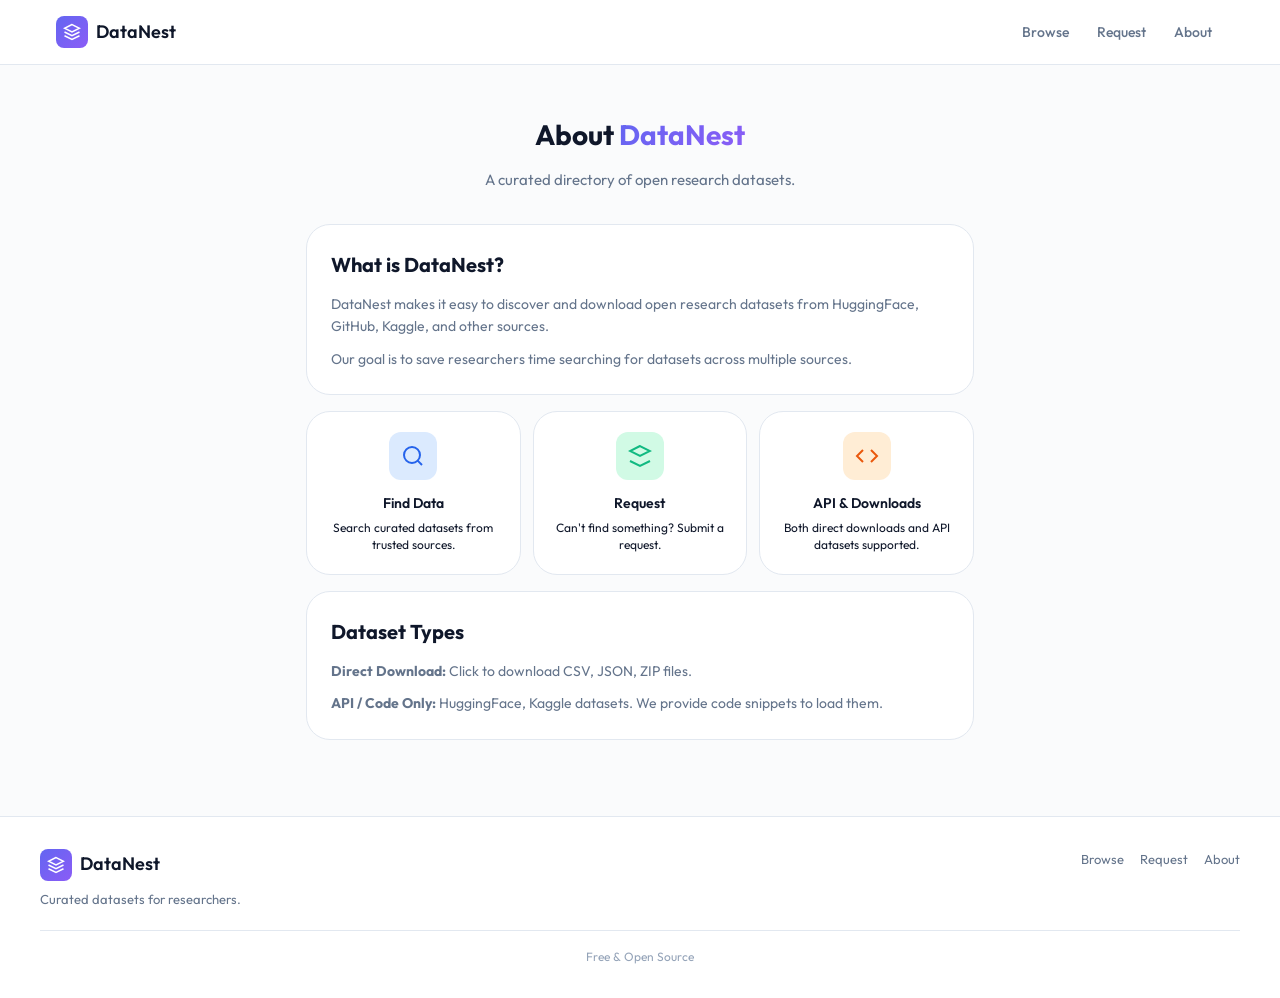
==== docs/about.html @ d8c5614b "Updates" ====
<!DOCTYPE html>
<html lang="en">
<head>
  <meta charset="UTF-8">
  <meta name="viewport" content="width=device-width,initial-scale=1">
  <meta name="description" content="About DataNest — Open Dataset Directory">
  <title>About — DataNest</title>
  <link rel="preconnect" href="https://fonts.googleapis.com">
  <link href="https://fonts.googleapis.com/css2?family=Outfit:wght@400;500;600;700&display=swap" rel="stylesheet">
  <link rel="stylesheet" href="css/style.css">
</head>
<body>
  <header class="header">
    <div class="header-content">
      <a href="index.html" class="logo">
        <div class="logo-icon"><svg viewBox="0 0 24 24" fill="none" stroke="currentColor" stroke-width="2"><path d="M12 2L2 7l10 5 10-5-10-5zM2 17l10 5 10-5M2 12l10 5 10-5"/></svg></div>
        <span>DataNest</span>
      </a>
      <nav class="nav">
        <a href="index.html" class="nav-link">Browse</a>
        <a href="request.html" class="nav-link">Request</a>
        <a href="about.html" class="nav-link">About</a>
      </nav>
    </div>
  </header>

  <main class="main">
    <section class="page-header">
      <h1>About <span class="gradient-text">DataNest</span></h1>
      <p>A curated directory of open research datasets.</p>
    </section>

    <section class="about-section">
      <div class="about-card">
        <h2>What is DataNest?</h2>
        <p>DataNest makes it easy to discover and download open research datasets from HuggingFace, GitHub, Kaggle, and other sources.</p>
        <p>Our goal is to save researchers time searching for datasets across multiple sources.</p>
      </div>

      <div class="about-grid">
        <div class="about-feature">
          <div class="feature-icon blue"><svg viewBox="0 0 24 24" fill="none" stroke="currentColor" stroke-width="2"><circle cx="11" cy="11" r="8"/><path d="M21 21l-4.35-4.35"/></svg></div>
          <h3>Find Data</h3>
          <p>Search curated datasets from trusted sources.</p>
        </div>
        <div class="about-feature">
          <div class="feature-icon green"><svg viewBox="0 0 24 24" fill="none" stroke="currentColor" stroke-width="2"><path d="M12 2L2 7l10 5 10-5-10-5zM2 17l10 5 10-5"/></svg></div>
          <h3>Request</h3>
          <p>Can't find something? Submit a request.</p>
        </div>
        <div class="about-feature">
          <div class="feature-icon orange"><svg viewBox="0 0 24 24" fill="none" stroke="currentColor" stroke-width="2"><polyline points="16,18 22,12 16,6"/><polyline points="8,6 2,12 8,18"/></svg></div>
          <h3>API & Downloads</h3>
          <p>Both direct downloads and API datasets supported.</p>
        </div>
      </div>

      <div class="about-card">
        <h2>Dataset Types</h2>
        <p><strong>Direct Download:</strong> Click to download CSV, JSON, ZIP files.</p>
        <p><strong>API / Code Only:</strong> HuggingFace, Kaggle datasets. We provide code snippets to load them.</p>
      </div>
    </section>
  </main>

  <footer class="footer">
    <div class="footer-content">
      <div class="footer-brand"><div class="logo"><div class="logo-icon"><svg viewBox="0 0 24 24" fill="none" stroke="currentColor" stroke-width="2"><path d="M12 2L2 7l10 5 10-5-10-5zM2 17l10 5 10-5M2 12l10 5 10-5"/></svg></div><span>DataNest</span></div><p>Curated datasets for researchers.</p></div>
      <div class="footer-links"><a href="index.html">Browse</a><a href="request.html">Request</a><a href="about.html">About</a></div>
    </div>
    <div class="footer-bottom"><p>Free & Open Source</p></div>
  </footer>
</body>
</html>
---- docs/css/style.css ----
/* DataNest - Optimized Lightweight CSS */

:root{--bg:#fafbfc;--surface:#fff;--text:#0f172a;--text-secondary:#64748b;--text-muted:#94a3b8;--border:#e2e8f0;--border-light:#f1f5f9;--primary:#6366f1;--primary-dark:#4f46e5;--primary-bg:#eef2ff;--success:#10b981;--success-bg:#d1fae5;--gradient-1:#6366f1;--gradient-2:#8b5cf6;--font:'Outfit',system-ui,sans-serif;--font-mono:'JetBrains Mono',monospace;--radius:12px;--radius-lg:16px;--radius-xl:24px;--radius-full:9999px;--shadow:0 4px 6px -1px rgba(0,0,0,.05);--shadow-md:0 10px 25px -5px rgba(0,0,0,.08)}

*{box-sizing:border-box;margin:0;padding:0}
body{font-family:var(--font);font-size:15px;line-height:1.6;color:var(--text);background:var(--bg);min-height:100vh;display:flex;flex-direction:-webkit-box;min-height:100vh;display:flex;flex-direction:column;-webkit-font-smoothing:antialiased}
a{color:var(--primary);text-decoration:none}

/* Header */
.header{position:sticky;top:0;z-index:100;background:rgba(255,255,255,.9);backdrop-filter:blur(20px);border-bottom:1px solid var(--border)}
.header-content{max-width:1200px;margin:0 auto;padding:0 16px;height:64px;display:flex;align-items:center;justify-content:space-between}
.logo{display:flex;align-items:center;gap:8px;color:var(--text);font-size:18px;font-weight:600}
.logo-icon{width:32px;height:32px;background:linear-gradient(135deg,var(--gradient-1),var(--gradient-2));border-radius:8px;display:flex;align-items:center;justify-content:center}
.logo-icon svg{width:18px;height:18px;color:#fff}
.nav{display:flex;gap:4px}
.nav-link{padding:8px 12px;color:var(--text-secondary);font-size:14px;font-weight:500;border-radius:var(--radius);transition:all .2s}
.nav-link:hover{color:var(--text);background:var(--border-light)}

.main{flex:1}

/* Hero */
.hero{position:relative;padding:60px 16px;text-align:center;overflow:hidden}
.hero::before{content:'';position:absolute;top:-150px;left:-100px;width:400px;height:400px;background:var(--gradient-1);border-radius:50%;filter:blur(100px);opacity:.12}
.hero::after{content:'';position:absolute;top:-80px;right:-80px;width:350px;height:350px;background:var(--gradient-2);border-radius:50%;filter:blur(80px);opacity:.1}
.hero-content{position:relative;max-width:600px;margin:0 auto}
.hero-badge{display:inline-flex;align-items:center;gap:6px;padding:6px 12px;background:var(--primary-bg);color:var(--primary);font-size:12px;font-weight:500;border-radius:var(--radius-full);margin-bottom:16px}
.hero-badge svg{width:14px;height:14px}
.hero h1{font-size:32px;font-weight:700;line-height:1.2;margin-bottom:12px}
.gradient-text{background:linear-gradient(135deg,var(--gradient-1),var(--gradient-2));-webkit-background-clip:text;-webkit-text-fill-color:transparent}
.hero p{font-size:16px;color:var(--text-secondary);margin-bottom:24px}
.hero-actions{display:flex;gap:12px;justify-content:center;flex-wrap:wrap}

/* Buttons */
.btn{display:inline-flex;align-items:center;justify-content:center;gap:3px;padding:3px 8px;font-size:10px;font-weight:500;font-family:var(--font);border-radius:6px;cursor:pointer;transition:all .2s;border:none}
.btn-primary{background:var(--primary);color:#fff}
.btn-primary:hover{background:var(--primary-dark);color:#fff;transform:translateY(-1px)}
.btn-secondary{background:var(--surface);color:var(--text);border:1px solid var(--border)}
.btn-secondary:hover{background:var(--border-light);color:var(--text)}
.btn-lg{padding:8px 16px;font-size:12px}

/* Stats */
.stats-section{text-align:center;padding:24px 16px 60px}
.stats-card{display:inline-block;padding:20px 40px;background:var(--surface);border-radius:var(--radius-xl);box-shadow:var(--shadow-md);border:1px solid var(--border)}
.stats-num{display:block;font-size:40px;font-weight:700;font-family:var(--font-mono)}
.stats-label{font-size:12px;color:var(--text-muted);text-transform:uppercase;letter-spacing:1px}

/* Browse */
.browse-hero{padding:40px 16px 24px;text-align:center}
.browse-hero h1{font-size:28px;font-weight:700;margin-bottom:8px}
.browse-hero p{font-size:15px;color:var(--text-secondary)}

.search-section{max-width:800px;margin:-30px auto 0;padding:0 16px;position:relative;z-index:10}
.search-container{background:var(--surface);border-radius:var(--radius-xl);padding:16px;box-shadow:var(--shadow-md);border:1px solid var(--border)}
.search-box{position:relative;margin-bottom:12px}
.search-icon{position:absolute;left:14px;top:50%;transform:translateY(-50%);width:18px;height:18px;color:var(--text-muted)}
.search-box input{width:100%;padding:14px 14px 14px 44px;font-size:15px;font-family:var(--font);border:2px solid var(--border);border-radius:var(--radius);background:var(--bg);transition:all .2s}
.search-box input:focus{outline:none;border-color:var(--primary);background:#fff}
.filter-row{display:flex;gap:8px;margin-bottom:12px;flex-wrap:wrap}
.filter-row select{flex:1;min-width:120px;padding:10px 12px;font-size:13px;font-family:var(--font);border:1px solid var(--border);border-radius:var(--radius);background:#fff;cursor:pointer;appearance:none;background-image:url("data:image/svg+xml,%3Csvg xmlns='http://www.w3.org/2000/svg' width='12' height='12' viewBox='0 0 24 24' fill='none' stroke='%2364748b' stroke-width='2'%3E%3Cpath d='M6 9l6 6 6-6'/%3E%3C/svg%3E");background-repeat:no-repeat;background-position:right 10px center;padding-right:32px}
.filter-row select:focus{outline:none;border-color:var(--primary)}
.topic-chips{display:flex;flex-wrap:wrap;gap:6px}
.chip{padding:6px 12px;font-size:12px;font-weight:500;background:var(--border-light);border:1px solid var(--border);border-radius:var(--radius-full);cursor:pointer;transition:all .2s}
.chip:hover{border-color:var(--primary);background:var(--primary-bg)}
.chip.active{background:var(--text);color:#fff;border-color:var(--text)}

/* Results */
.results-section{max-width:1200px;margin:0 auto;padding:24px 16px 60px}
.results-header{margin-bottom:16px;font-size:13px;color:var(--text-muted)}
.cards-grid{display:grid;grid-template-columns:repeat(auto-fill,minmax(280px,1fr));gap:16px}

/* Card */
.card{background:var(--surface);border-radius:var(--radius-lg);padding:16px;border:1px solid var(--border);cursor:pointer;transition:all .3s;animation:fadeIn .4s ease-out backwards}
.card:hover{transform:translateY(-2px);box-shadow:var(--shadow-md);border-color:transparent}
@keyframes fadeIn{from{opacity:0;transform:translateY(10px)}to{opacity:1;transform:translateY(0)}}
.card-header{display:flex;align-items:center;justify-content:space-between;margin-bottom:10px;flex-wrap:wrap;gap:6px}
.topic-badge{padding:4px 10px;font-size:11px;font-weight:600;border-radius:6px;text-transform:uppercase;letter-spacing:.3px}
.topic-badge.healthcare{background:var(--success-bg);color:var(--success)}
.topic-badge.climate{background:#dbeafe;color:#2563eb}
.topic-badge.finance{background:#f3e8ff;color:#9333ea}
.topic-badge.nlp{background:#fce7f3;color:#db2777}
.topic-badge.computer-vision{background:#ffedd5;color:#ea580c}
.topic-badge.other{background:var(--border-light);color:var(--text-secondary)}
.access-badge{display:inline-flex;align-items:center;gap:4px;padding:4px 8px;font-size:10px;font-weight:600;border-radius:6px}
.access-badge svg{width:10px;height:10px}
.access-badge.download{background:var(--success-bg);color:var(--success)}
.access-badge.api{background:#f3e8ff;color:#9333ea}
.card-title{font-size:15px;font-weight:600;margin-bottom:6px;line-height:1.4}
.card-overview{font-size:13px;color:var(--text-secondary);line-height:1.5;margin-bottom:12px;display:-webkit-box;-webkit-line-clamp:2;-webkit-box-orient:vertical;overflow:hidden}
.card-meta{display:flex;flex-wrap:wrap;gap:12px;padding-top:12px;border-top:1px solid var(--border-light)}
.meta-item{display:flex;align-items:center;gap:4px;font-size:12px;color:var(--text-muted)}
.meta-item svg{width:14px;height:14px;opacity:.6}
.card-footer{display:flex;gap:8px;margin-top:12px}
.btn-sm{padding:4px 8px;font-size:11px}
.btn-flex{flex:1}
.btn-outline{background:transparent;border:1px solid var(--border);color:var(--text)}
.btn-outline:hover{background:var(--border-light);color:var(--text)}

/* Empty */
.empty-state{text-align:center;padding:60px 16px}
.empty-icon{width:60px;height:60px;margin:0 auto 16px;background:var(--border-light);border-radius:50%;display:flex;align-items:center;justify-content:center}
.empty-icon svg{width:28px;height:28px;color:var(--text-muted)}
.empty-state h3{font-size:18px;font-weight:600;margin-bottom:6px}
.empty-state p{font-size:14px;color:var(--text-secondary)}

/* Modal */
.modal-overlay{position:fixed;inset:0;background:rgba(15,23,42,.6);backdrop-filter:blur(4px);display:flex;align-items:center;justify-content:center;padding:16px;z-index:1000;opacity:0;visibility:hidden;transition:all .3s}
.modal-overlay.show{opacity:1;visibility:visible}
.modal{background:var(--surface);border-radius:var(--radius-xl);width:100%;max-width:600px;max-height:90vh;overflow-y:auto;position:relative;transform:scale(.95) translateY(20px);transition:transform .3s}
.modal-overlay.show .modal{transform:scale(1) translateY(0)}
.modal-close{position:absolute;top:12px;right:12px;width:36px;height:36px;border:none;background:var(--border-light);border-radius:50%;cursor:pointer;display:flex;align-items:center;justify-content:center;color:var(--text-secondary);transition:all .2s}
.modal-close:hover{background:var(--border);color:var(--text)}
.modal-close svg{width:16px;height:16px}
.modal-content{padding:24px}
.modal-title{font-size:22px;font-weight:700;margin-bottom:8px;padding-right:40px}
.modal-overview{font-size:14px;color:var(--text-secondary);line-height:1.6;margin-bottom:16px}
.modal-meta{display:grid;grid-template-columns:repeat(3,1fr);gap:8px;margin-bottom:16px}
.modal-meta-item{background:var(--bg);border-radius:var(--radius);padding:12px;text-align:center}
.modal-meta-val{font-size:14px;font-weight:600;font-family:var(--font-mono);margin-bottom:2px}
.modal-meta-label{font-size:10px;color:var(--text-muted);text-transform:uppercase;letter-spacing:.5px}
.api-badge-large{display:inline-flex;align-items:center;gap:6px;padding:10px 16px;background:linear-gradient(135deg,#f3e8ff,#e9d5ff);color:#9333ea;font-size:13px;font-weight:600;border-radius:var(--radius);margin-bottom:12px}
.api-badge-large svg{width:16px;height:16px}
.modal-tags{display:flex;flex-wrap:wrap;gap:6px;margin-bottom:12px}
.tag{padding:4px 10px;font-size:11px;font-family:var(--font-mono);background:var(--border-light);color:var(--text-secondary);border-radius:6px}
.code-block{position:relative;background:#1e293b;border-radius:var(--radius);overflow:hidden;margin:12px 0}
.code-copy-btn{position:absolute;top:8px;right:8px;padding:4px 10px;background:rgba(255,255,255,.1);color:#fff;border:none;border-radius:6px;font-size:11px;cursor:pointer}
.code-copy-btn:hover{background:rgba(255,255,255,.2)}
.code-block pre{padding:16px;margin:0;overflow-x:auto}
.code-block code{font-family:var(--font-mono);font-size:12px;line-height:1.5;color:#e2e8f0;white-space:pre}
.code-note{font-size:12px;color:var(--text-secondary);margin-top:6px}
.modal-actions{display:flex;gap:10px;padding-top:16px;border-top:1px solid var(--border);flex-wrap:wrap}

/* Request Page */
.page-header{padding:48px 16px 32px;text-align:center}
.page-header h1{font-size:28px;font-weight:700;margin-bottom:10px}
.page-header p{font-size:15px;color:var(--text-secondary)}
.back-link{display:inline-flex;align-items:center;gap:6px;color:var(--text-secondary);font-size:13px;margin-bottom:16px}
.back-link:hover{color:var(--text)}
.back-link svg{width:16px;height:16px}
.request-section{max-width:560px;margin:0 auto;padding:0 16px 60px}
.request-card{background:var(--surface);border-radius:var(--radius-xl);border:1px solid var(--border);overflow:hidden}
.request-card-header{padding:16px 20px;border-bottom:1px solid var(--border);background:var(--border-light)}
.request-card-header h2{display:flex;align-items:center;gap:10px;font-size:15px;font-weight:600}
.request-card-header h2 svg{width:20px;height:20px;color:var(--primary)}
.request-card-body{padding:20px}
.form-group{margin-bottom:16px}
.form-group:last-child{margin-bottom:0}
.form-group label{display:block;font-size:13px;font-weight:500;margin-bottom:6px}
.form-group label span{color:var(--text-secondary);font-weight:400}
.form-group input,.form-group select,.form-group textarea{width:100%;padding:12px 14px;font-size:14px;font-family:var(--font);border:2px solid var(--border);border-radius:var(--radius);background:var(--bg);transition:all .2s}
.form-group input:focus,.form-group select:focus,.form-group textarea:focus{outline:none;border-color:var(--primary);background:#fff}
.form-group textarea{resize:vertical;min-height:80px}
.form-hint{display:block;font-size:11px;color:var(--text-muted);margin-top:4px}
.form-row{display:grid;grid-template-columns:1fr 1fr;gap:12px}
.access-type-hint{font-size:11px;color:var(--text-secondary);margin-top:6px}
.submit-btn{width:100%;padding:8px;font-size:11px;margin-top:16px}
.success-card{display:none;text-align:center;padding:40px 20px}
.success-card.show{display:block}
.success-icon{width:64px;height:64px;margin:0 auto 16px;background:var(--success-bg);border-radius:50%;display:flex;align-items:center;justify-content:center}
.success-icon svg{width:32px;height:32px;color:var(--success)}
.success-card h2{font-size:20px;font-weight:700;margin-bottom:8px}
.success-card p{color:var(--text-secondary);margin-bottom:20px}
.request-form.hidden{display:none}

/* About */
.about-section{max-width:700px;margin:0 auto;padding:0 16px 60px}
.about-card{background:var(--surface);border-radius:var(--radius-xl);border:1px solid var(--border);padding:24px;margin-bottom:16px}
.about-card h2{font-size:20px;font-weight:700;margin-bottom:12px}
.about-card p{font-size:14px;color:var(--text-secondary);line-height:1.6;margin-bottom:10px}
.about-card p:last-child{margin-bottom:0}
.about-grid{display:grid;grid-template-columns:repeat(3,1fr);gap:12px;margin-bottom:16px}
.about-feature{background:var(--surface);border:1px solid var(--border);border-radius:var(--radius-xl);padding:20px;text-align:center;transition:all .3s}
.about-feature:hover{transform:translateY(-2px);box-shadow:var(--shadow-md)}
.feature-icon{width:48px;height:48px;border-radius:var(--radius);display:flex;align-items:center;justify-content:center;margin:0 auto 12px}
.feature-icon.blue{background:#dbeafe}.feature-icon.blue svg{width:24px;height:24px;color:#2563eb}
.feature-icon.green{background:#d1fae5}.feature-icon.green svg{width:24px;height:24px;color:#10b981}
.feature-icon.orange{background:#ffedd5}.feature-icon.orange svg{width:24px;height:24px;color:#ea580c}
.about-feature h3{font-size:14px;font-weight:600;margin-bottom:6px}
.about-feature p{font-size:12px;line-height:1.4}

/* Footer */
.footer{background:var(--surface);border-top:1px solid var(--border);padding:32px 16px}
.footer-content{max-width:1200px;margin:0 auto;display:flex;justify-content:space-between;align-items:start;gap:24px;flex-wrap:wrap}
.footer-brand{max-width:250px}
.footer-brand p{font-size:13px;color:var(--text-secondary);margin-top:8px}
.footer-links{display:flex;gap:16px}
.footer-links a{font-size:13px;color:var(--text-secondary)}
.footer-links a:hover{color:var(--text)}
.footer-bottom{max-width:1200px;margin:20px auto 0;padding-top:16px;border-top:1px solid var(--border);text-align:center}
.footer-bottom p{font-size:12px;color:var(--text-muted)}

/* Responsive */
@media(max-width:768px){
  .header-content{height:56px}
  .nav-link{padding:6px 10px;font-size:13px}
  .hero{padding:40px 16px}
  .hero h1{font-size:26px}
  .hero p{font-size:14px}
  .hero-actions{flex-direction:column}
  .hero-actions .btn{width:100%}
  .stats-card{padding:16px 32px}
  .stats-num{font-size:32px}
  .cards-grid{grid-template-columns:1fr;gap:12px}
  .modal-meta{grid-template-columns:repeat(2,1fr)}
  .modal-actions{flex-direction:column}
  .modal-actions .btn{width:100%}
  .form-row{grid-template-columns:1fr}
  .about-grid{grid-template-columns:1fr}
  .footer-content{flex-direction:column;text-align:center}
  .footer-brand{max-width:100%}
}
@media(max-width:480px){
  .hero h1{font-size:22px}
  .filter-row select{flex:1 1 100%}
  .modal-meta{grid-template-columns:1fr}
  .card-footer{gap:4px}
}
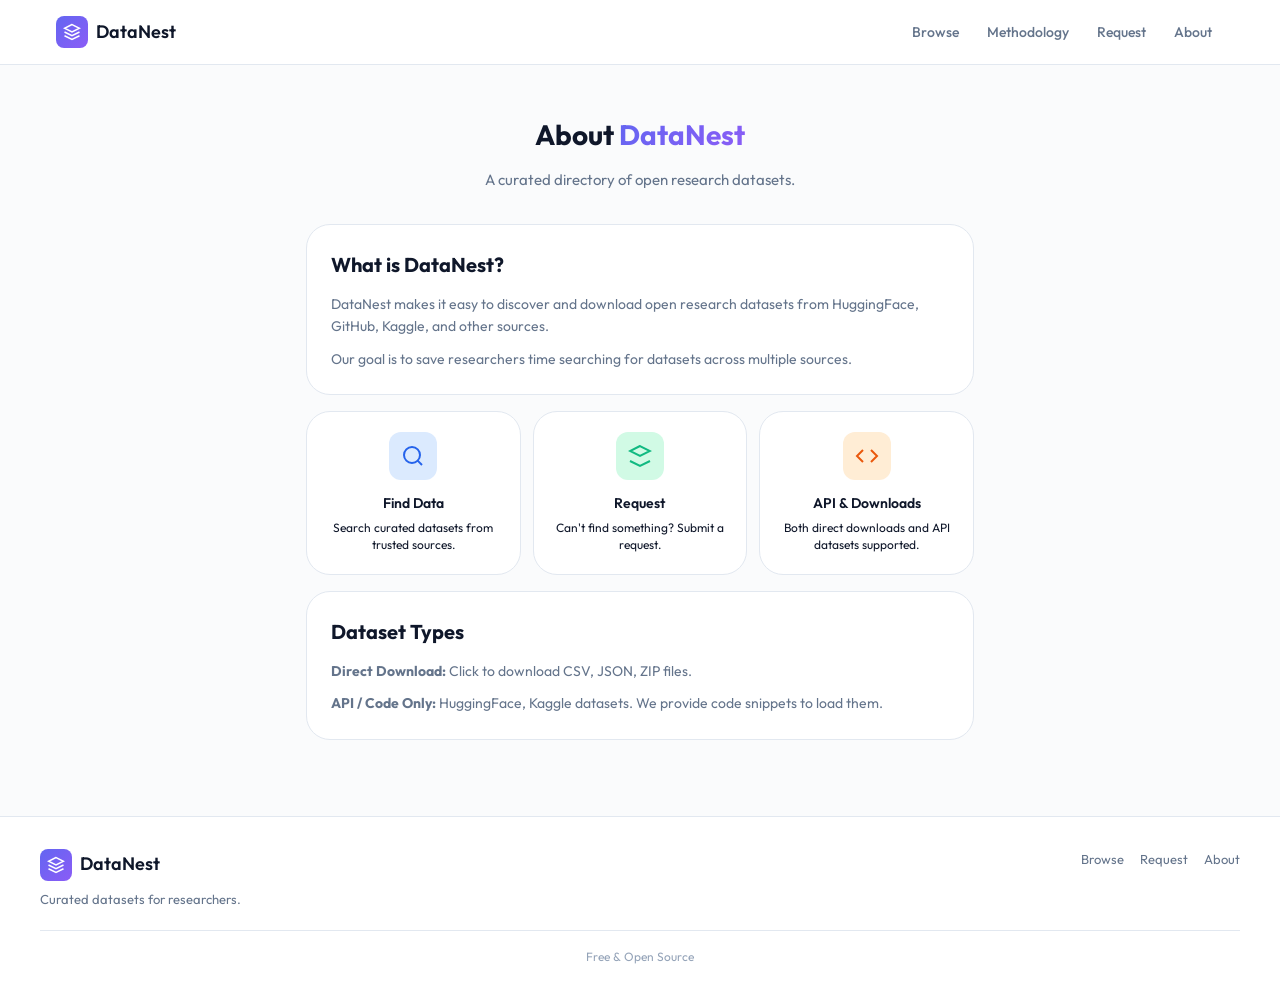
==== commit 8ae789aa: "Updates" ====
--- a/docs/about.html
+++ b/docs/about.html
@@ -18,8 +18,9 @@
       </a>
       <nav class="nav">
         <a href="index.html" class="nav-link">Browse</a>
+        <a href="documentation/manual-download.html" class="nav-link">Methodology</a>
         <a href="request.html" class="nav-link">Request</a>
-        <a href="about.html" class="nav-link">About</a>
+        <a href="about.html" class="nav-link active">About</a>
       </nav>
     </div>
   </header>
--- a/docs/css/style.css
+++ b/docs/css/style.css
@@ -3,7 +3,7 @@
 :root{--bg:#fafbfc;--surface:#fff;--text:#0f172a;--text-secondary:#64748b;--text-muted:#94a3b8;--border:#e2e8f0;--border-light:#f1f5f9;--primary:#6366f1;--primary-dark:#4f46e5;--primary-bg:#eef2ff;--success:#10b981;--success-bg:#d1fae5;--gradient-1:#6366f1;--gradient-2:#8b5cf6;--font:'Outfit',system-ui,sans-serif;--font-mono:'JetBrains Mono',monospace;--radius:12px;--radius-lg:16px;--radius-xl:24px;--radius-full:9999px;--shadow:0 4px 6px -1px rgba(0,0,0,.05);--shadow-md:0 10px 25px -5px rgba(0,0,0,.08)}
 
 *{box-sizing:border-box;margin:0;padding:0}
-body{font-family:var(--font);font-size:15px;line-height:1.6;color:var(--text);background:var(--bg);min-height:100vh;display:flex;flex-direction:-webkit-box;min-height:100vh;display:flex;flex-direction:column;-webkit-font-smoothing:antialiased}
+body{font-family:var(--font);font-size:15px;line-height:1.6;color:var(--text);background:var(--bg);min-height:100vh;display:flex;flex-direction:column;-webkit-font-smoothing:antialiased}
 a{color:var(--primary);text-decoration:none}
 
 /* Header */
@@ -26,17 +26,19 @@
 .hero-badge{display:inline-flex;align-items:center;gap:6px;padding:6px 12px;background:var(--primary-bg);color:var(--primary);font-size:12px;font-weight:500;border-radius:var(--radius-full);margin-bottom:16px}
 .hero-badge svg{width:14px;height:14px}
 .hero h1{font-size:32px;font-weight:700;line-height:1.2;margin-bottom:12px}
-.gradient-text{background:linear-gradient(135deg,var(--gradient-1),var(--gradient-2));-webkit-background-clip:text;-webkit-text-fill-color:transparent}
+.gradient-text{background:linear-gradient(135deg,var(--gradient-1),var(--gradient-2));-webkit-background-clip:text;background-clip:text;-webkit-text-fill-color:transparent}
 .hero p{font-size:16px;color:var(--text-secondary);margin-bottom:24px}
 .hero-actions{display:flex;gap:12px;justify-content:center;flex-wrap:wrap}
 
 /* Buttons */
-.btn{display:inline-flex;align-items:center;justify-content:center;gap:3px;padding:3px 8px;font-size:10px;font-weight:500;font-family:var(--font);border-radius:6px;cursor:pointer;transition:all .2s;border:none}
+.btn{display:inline-flex;align-items:center;justify-content:center;gap:6px;padding:8px 14px;font-size:13px;font-weight:500;font-family:var(--font);border-radius:8px;cursor:pointer;transition:all .2s;border:none;white-space:nowrap}
+.btn svg{width:14px;height:14px;flex-shrink:0}
 .btn-primary{background:var(--primary);color:#fff}
-.btn-primary:hover{background:var(--primary-dark);color:#fff;transform:translateY(-1px)}
+.btn-primary:hover{background:var(--primary-dark);color:#fff}
 .btn-secondary{background:var(--surface);color:var(--text);border:1px solid var(--border)}
 .btn-secondary:hover{background:var(--border-light);color:var(--text)}
-.btn-lg{padding:8px 16px;font-size:12px}
+.btn-lg{padding:10px 18px;font-size:14px}
+.btn-lg svg{width:16px;height:16px}
 
 /* Stats */
 .stats-section{text-align:center;padding:24px 16px 60px}
@@ -59,9 +61,9 @@
 .filter-row select{flex:1;min-width:120px;padding:10px 12px;font-size:13px;font-family:var(--font);border:1px solid var(--border);border-radius:var(--radius);background:#fff;cursor:pointer;appearance:none;background-image:url("data:image/svg+xml,%3Csvg xmlns='http://www.w3.org/2000/svg' width='12' height='12' viewBox='0 0 24 24' fill='none' stroke='%2364748b' stroke-width='2'%3E%3Cpath d='M6 9l6 6 6-6'/%3E%3C/svg%3E");background-repeat:no-repeat;background-position:right 10px center;padding-right:32px}
 .filter-row select:focus{outline:none;border-color:var(--primary)}
 .topic-chips{display:flex;flex-wrap:wrap;gap:6px}
-.chip{padding:6px 12px;font-size:12px;font-weight:500;background:var(--border-light);border:1px solid var(--border);border-radius:var(--radius-full);cursor:pointer;transition:all .2s}
-.chip:hover{border-color:var(--primary);background:var(--primary-bg)}
-.chip.active{background:var(--text);color:#fff;border-color:var(--text)}
+.chip{padding:6px 14px;font-size:13px;font-weight:500;background:var(--surface);border:1px solid var(--border);border-radius:var(--radius-full);cursor:pointer;transition:all .2s;white-space:nowrap}
+.chip:hover{border-color:var(--primary);background:var(--primary-bg);color:var(--primary)}
+.chip.active{background:var(--primary);color:#fff;border-color:var(--primary);box-shadow:0 4px 10px rgba(99,102,241,.2)}
 
 /* Results */
 .results-section{max-width:1200px;margin:0 auto;padding:24px 16px 60px}
@@ -85,15 +87,16 @@
 .access-badge.download{background:var(--success-bg);color:var(--success)}
 .access-badge.api{background:#f3e8ff;color:#9333ea}
 .card-title{font-size:15px;font-weight:600;margin-bottom:6px;line-height:1.4}
-.card-overview{font-size:13px;color:var(--text-secondary);line-height:1.5;margin-bottom:12px;display:-webkit-box;-webkit-line-clamp:2;-webkit-box-orient:vertical;overflow:hidden}
+.card-overview{font-size:13px;color:var(--text-secondary);line-height:1.5;margin-bottom:12px;display:-webkit-box;-webkit-line-clamp:2;line-clamp:2;-webkit-box-orient:vertical;overflow:hidden}
 .card-meta{display:flex;flex-wrap:wrap;gap:12px;padding-top:12px;border-top:1px solid var(--border-light)}
 .meta-item{display:flex;align-items:center;gap:4px;font-size:12px;color:var(--text-muted)}
 .meta-item svg{width:14px;height:14px;opacity:.6}
-.card-footer{display:flex;gap:8px;margin-top:12px}
-.btn-sm{padding:4px 8px;font-size:11px}
-.btn-flex{flex:1}
-.btn-outline{background:transparent;border:1px solid var(--border);color:var(--text)}
-.btn-outline:hover{background:var(--border-light);color:var(--text)}
+.card-footer{display:flex;gap:8px;margin-top:12px;flex-wrap:wrap}
+.btn-sm{padding:6px 10px;font-size:12px}
+.btn-sm svg{width:12px;height:12px}
+.btn-flex{flex:1;min-width:100px}
+.btn-outline{background:transparent;border:1px solid var(--border);color:var(--text-secondary)}
+.btn-outline:hover{background:var(--border-light);border-color:var(--text-muted);color:var(--text)}
 
 /* Empty */
 .empty-state{text-align:center;padding:60px 16px}
@@ -128,6 +131,7 @@
 .code-block code{font-family:var(--font-mono);font-size:12px;line-height:1.5;color:#e2e8f0;white-space:pre}
 .code-note{font-size:12px;color:var(--text-secondary);margin-top:6px}
 .modal-actions{display:flex;gap:10px;padding-top:16px;border-top:1px solid var(--border);flex-wrap:wrap}
+.modal-actions .btn{flex:1;min-width:120px}
 
 /* Request Page */
 .page-header{padding:48px 16px 32px;text-align:center}
@@ -152,7 +156,7 @@
 .form-hint{display:block;font-size:11px;color:var(--text-muted);margin-top:4px}
 .form-row{display:grid;grid-template-columns:1fr 1fr;gap:12px}
 .access-type-hint{font-size:11px;color:var(--text-secondary);margin-top:6px}
-.submit-btn{width:100%;padding:8px;font-size:11px;margin-top:16px}
+.submit-btn{width:100%;padding:10px 16px;font-size:14px;font-weight:600;margin-top:20px}
 .success-card{display:none;text-align:center;padding:40px 20px}
 .success-card.show{display:block}
 .success-icon{width:64px;height:64px;margin:0 auto 16px;background:var(--success-bg);border-radius:50%;display:flex;align-items:center;justify-content:center}
@@ -176,6 +180,15 @@
 .feature-icon.orange{background:#ffedd5}.feature-icon.orange svg{width:24px;height:24px;color:#ea580c}
 .about-feature h3{font-size:14px;font-weight:600;margin-bottom:6px}
 .about-feature p{font-size:12px;line-height:1.4}
+
+/* Pagination */
+.pagination{display:flex;justify-content:center;align-items:center;gap:4px;padding:32px 16px;flex-wrap:wrap}
+.page-btn,.page-num{display:inline-flex;align-items:center;justify-content:center;min-width:36px;height:36px;padding:0 8px;font-size:13px;font-weight:500;font-family:var(--font);color:var(--text-secondary);background:var(--surface);border:1px solid var(--border);border-radius:8px;cursor:pointer;transition:all .2s}
+.page-btn:hover,.page-num:hover{background:var(--border-light);color:var(--text);border-color:var(--text-muted)}
+.page-num.active{background:var(--primary);color:#fff;border-color:var(--primary)}
+.page-num.active:hover{background:var(--primary-dark);border-color:var(--primary-dark)}
+.page-btn:disabled,.page-num.disabled{opacity:.4;cursor:not-allowed}
+.page-ellipsis{display:inline-flex;align-items:center;justify-content:center;width:32px;height:36px;color:var(--text-muted);font-size:13px}
 
 /* Footer */
 .footer{background:var(--surface);border-top:1px solid var(--border);padding:32px 16px}
@@ -212,5 +225,26 @@
   .hero h1{font-size:22px}
   .filter-row select{flex:1 1 100%}
   .modal-meta{grid-template-columns:1fr}
-  .card-footer{gap:4px}
+  .card-footer{gap:6px;flex-direction:column}
+  .card-footer .btn{width:100%;justify-content:center}
+  .btn{padding:6px 12px;font-size:12px}
+  .btn svg{width:12px;height:12px}
+  .btn-sm{padding:5px 8px;font-size:11px}
+  .btn-sm svg{width:10px;height:10px}
+  .submit-btn{padding:10px 16px;font-size:13px}
+  .modal-actions .btn{width:100%}
 }
+
+/* Download Status */
+.download-status{position:fixed;bottom:24px;left:50%;transform:translateX(-50%);background:rgba(15,23,42,.9);backdrop-filter:blur(10px);color:#fff;padding:16px 24px;border-radius:var(--radius-lg);box-shadow:var(--shadow-md);z-index:2000;display:flex;flex-direction:column;align-items:center;gap:8px;text-align:center;animation:slideUp .3s ease-out}
+@keyframes slideUp{from{opacity:0;transform:translate(-50%,20px)}to{opacity:1;transform:translate(-50%,0)}}
+.status-spinner{width:24px;height:24px;border:2px solid rgba(255,255,255,.2);border-top-color:#fff;border-radius:50%;animation:spin 1s linear infinite}
+@keyframes spin{to{transform:rotate(360deg)}}
+
+/* CLI Tabs */
+.cli-tabs{display:flex;gap:4px;margin:20px 0 8px;border-bottom:1px solid var(--border)}
+.tab-btn{padding:8px 16px;font-size:12px;font-weight:600;color:var(--text-muted);background:none;border:none;border-bottom:2px solid transparent;cursor:pointer;transition:all .2s}
+.tab-btn:hover{color:var(--text)}
+.tab-btn.active{color:var(--primary);border-bottom-color:var(--primary)}
+.tab-pane{display:none}
+.tab-pane.active{display:block}
